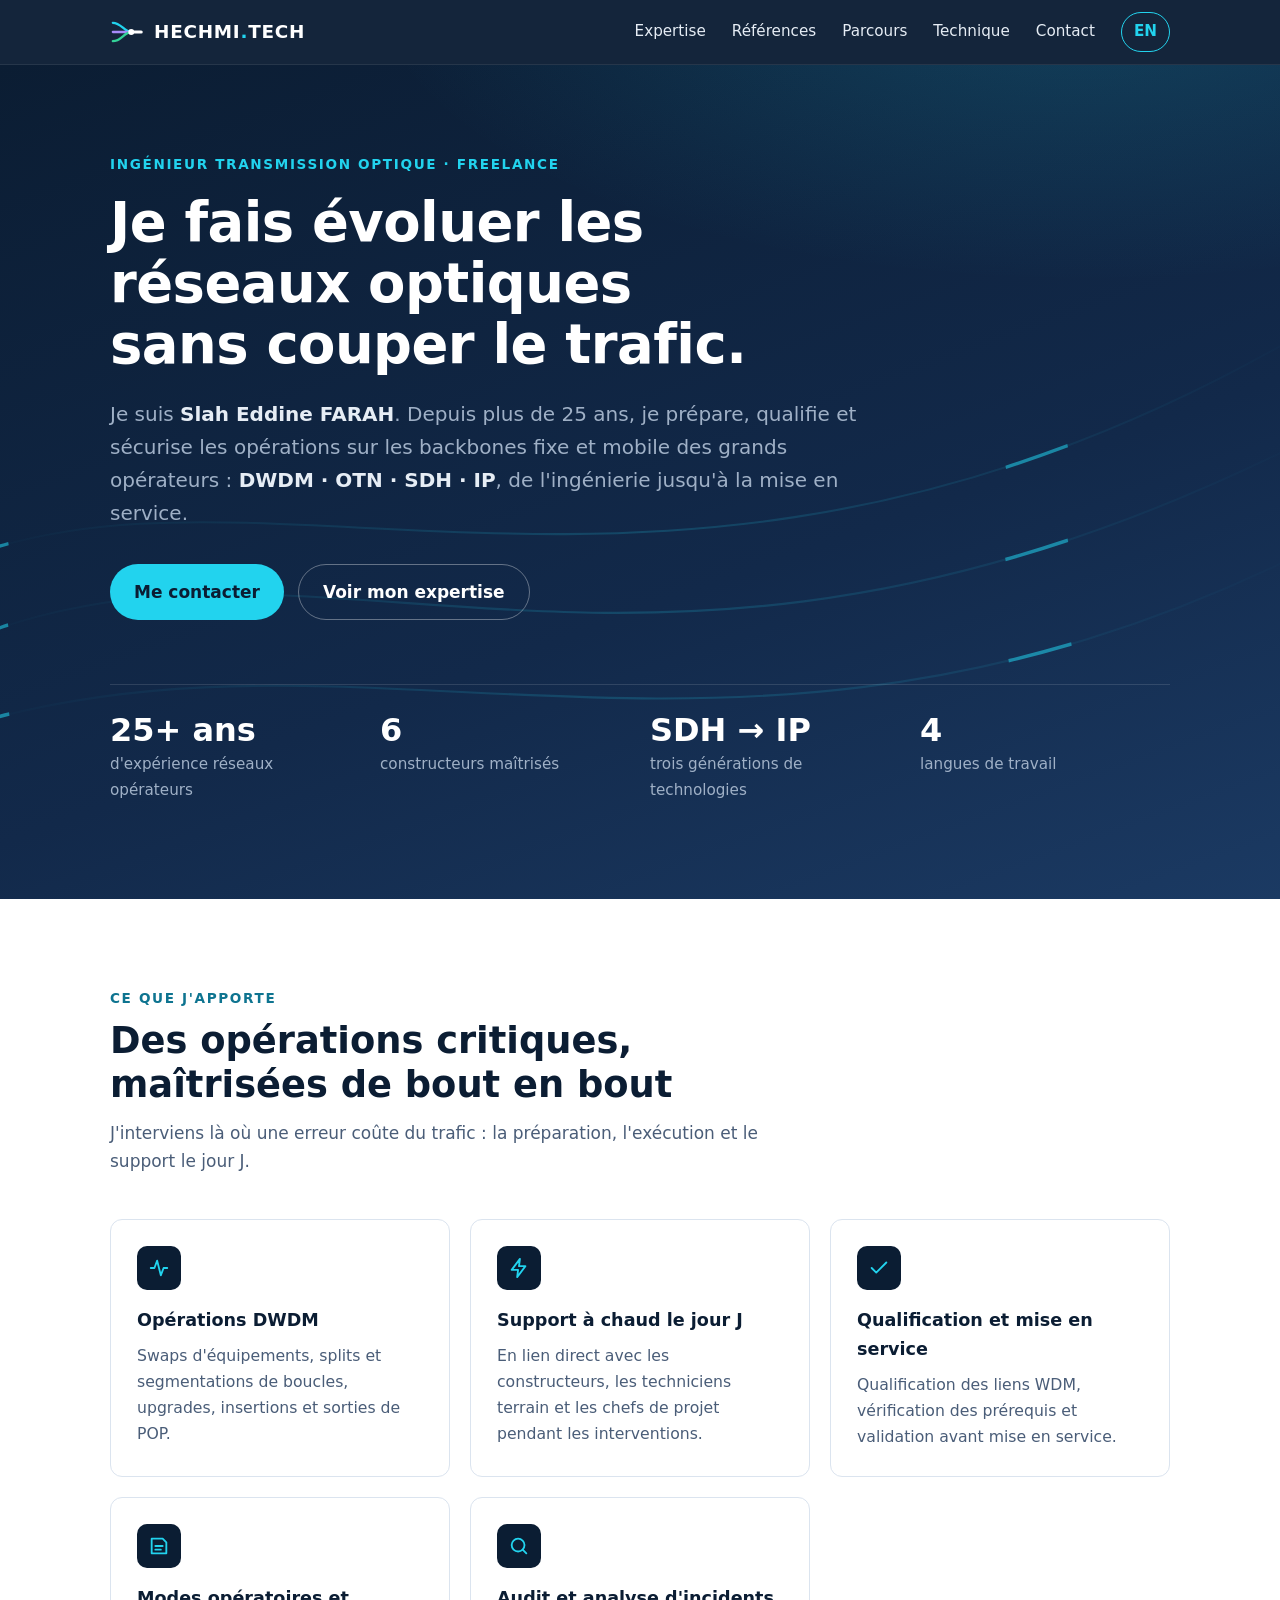
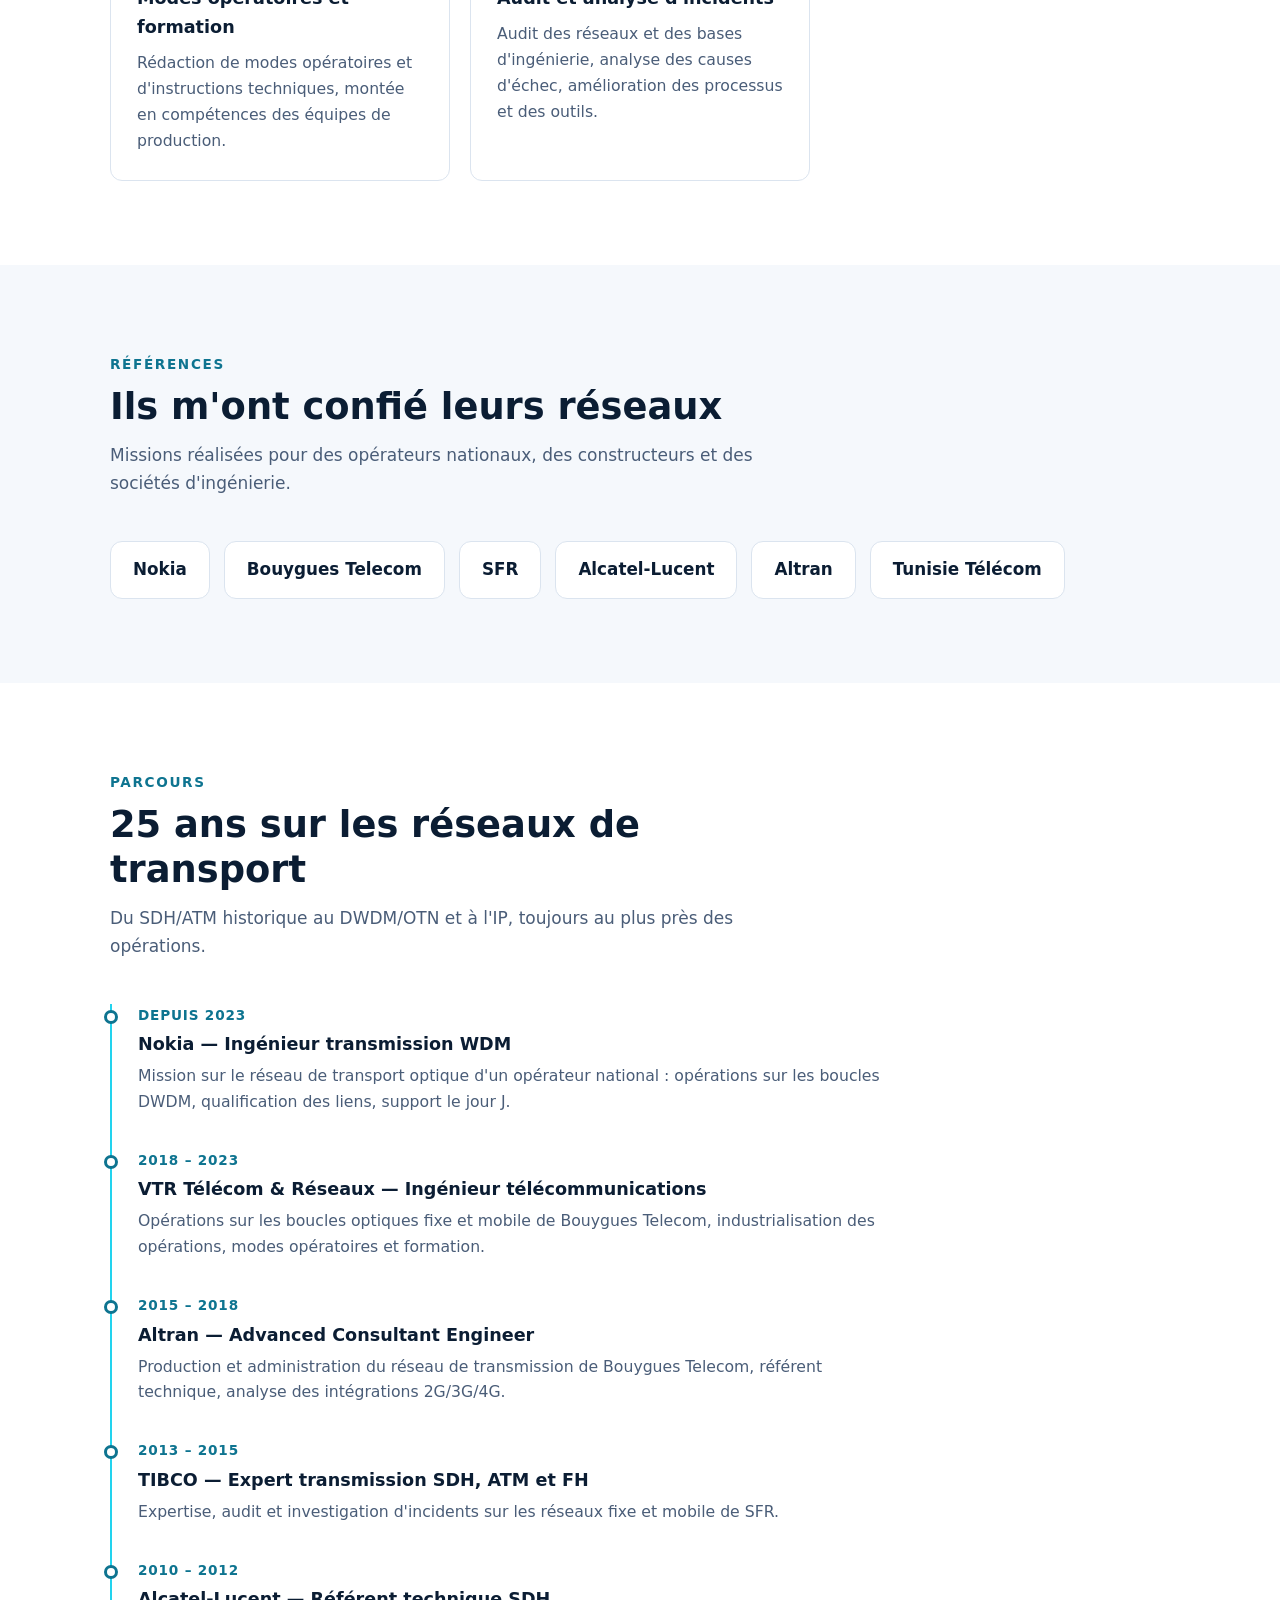
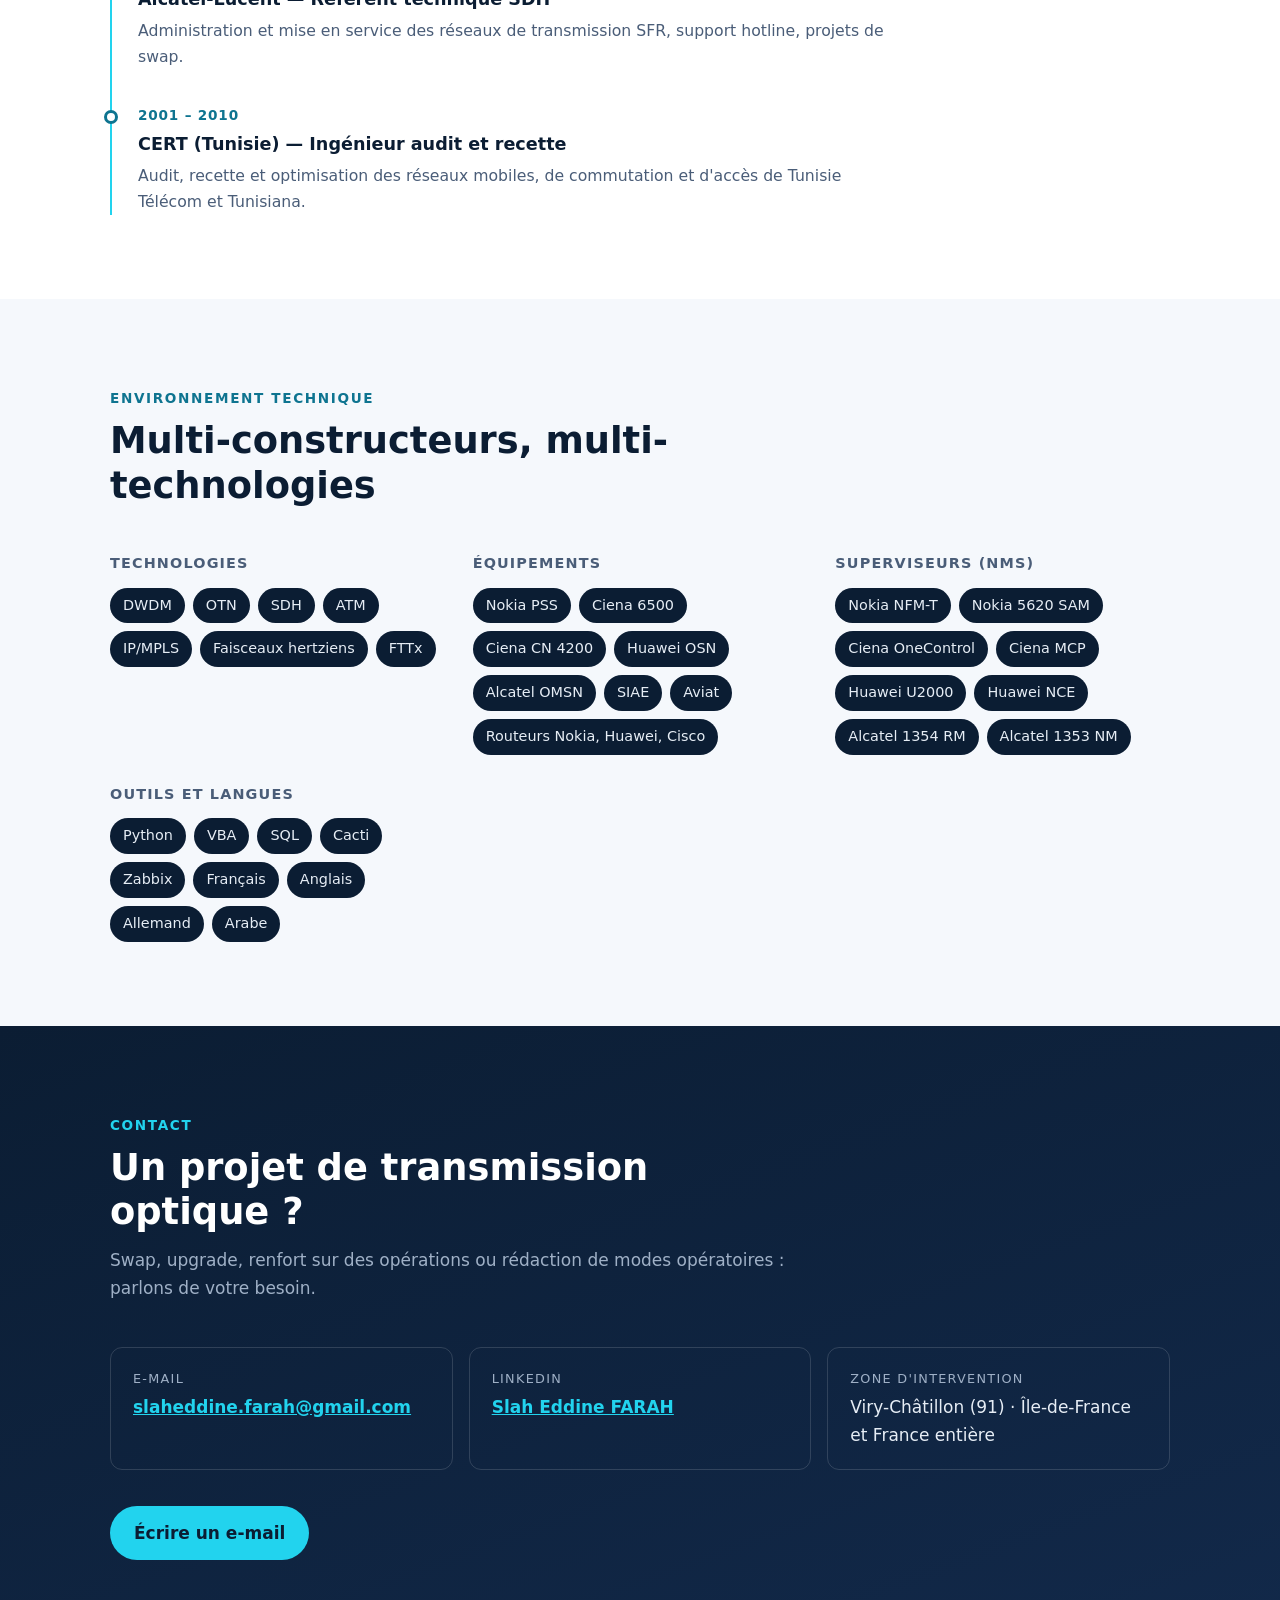
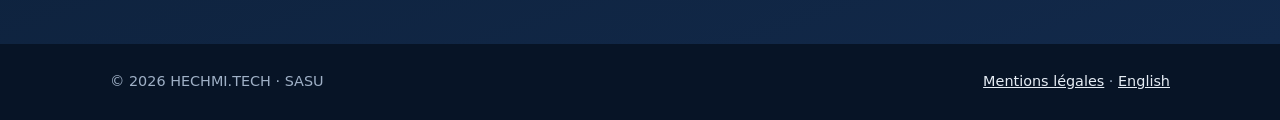
==== index.html @ 89afd17b "Site vitrine HECHMI.TECH (FR/EN) Page unique en français et en anglais, mentions légales, logo DWDM," ====
<!doctype html>
<html lang="fr">
<head>
  <meta charset="utf-8">
  <meta name="viewport" content="width=device-width, initial-scale=1">
  <title>HECHMI.TECH — Ingénieur transmission optique freelance (DWDM, OTN, SDH, IP)</title>
  <meta name="description" content="Slah Eddine FARAH, ingénieur transmission optique freelance : 25 ans d'expérience sur les réseaux DWDM, OTN, SDH et IP des opérateurs (Bouygues Telecom, SFR, Nokia). Swaps, splits, upgrades, mise en service.">
  <link rel="canonical" href="https://sef-farah.github.io/">
  <link rel="alternate" hreflang="fr" href="https://sef-farah.github.io/">
  <link rel="alternate" hreflang="en" href="https://sef-farah.github.io/en/">
  <link rel="alternate" hreflang="x-default" href="https://sef-farah.github.io/">
  <meta property="og:type" content="website">
  <meta property="og:title" content="HECHMI.TECH — Ingénieur transmission optique freelance">
  <meta property="og:description" content="Je fais évoluer les réseaux de transport optique des opérateurs sans couper le trafic. DWDM · OTN · SDH · IP.">
  <meta property="og:url" content="https://sef-farah.github.io/">
  <meta property="og:locale" content="fr_FR">
  <meta name="theme-color" content="#0b1d33">
  <link rel="icon" href="assets/favicon.svg" type="image/svg+xml">
  <link rel="stylesheet" href="assets/css/style.css">
  <script type="application/ld+json">
  {
    "@context": "https://schema.org",
    "@type": "ProfessionalService",
    "name": "HECHMI.TECH",
    "url": "https://sef-farah.github.io/",
    "description": "Ingénierie et support des réseaux de transport optique (DWDM, OTN, SDH, IP) pour opérateurs et constructeurs.",
    "areaServed": "FR",
    "address": { "@type": "PostalAddress", "addressLocality": "Viry-Châtillon", "postalCode": "91170", "addressCountry": "FR" },
    "founder": {
      "@type": "Person",
      "name": "Slah Eddine FARAH",
      "jobTitle": "Ingénieur transmission optique",
      "sameAs": ["https://www.linkedin.com/in/slah-eddine-farah-a7391318"]
    }
  }
  </script>
</head>
<body>
  <a class="skip-link" href="#main">Aller au contenu</a>

  <header class="site-header">
    <div class="container header-inner">
      <a class="logo" href="#accueil"><svg class="logo-mark" viewBox="0 0 48 48" aria-hidden="true" fill="none" stroke-linecap="round"><path d="M4 11 C 16 11, 20 24, 30 24" stroke="#22d3ee" stroke-width="3.2"/><path d="M4 24 H 30" stroke="#a78bfa" stroke-width="3.2"/><path d="M4 37 C 16 37, 20 24, 30 24" stroke="#34d399" stroke-width="3.2"/><path d="M30 24 H 44" stroke="currentColor" stroke-width="4.5"/><circle cx="30" cy="24" r="4.2" fill="currentColor" stroke="none"/></svg><span class="logo-text">HECHMI<span>.</span>TECH</span></a>
      <button class="nav-toggle" type="button" aria-expanded="false" aria-controls="nav" aria-label="Ouvrir le menu">
        <svg viewBox="0 0 24 24" fill="none" stroke="currentColor" stroke-width="2" stroke-linecap="round" aria-hidden="true"><path d="M4 7h16M4 12h16M4 17h16"/></svg>
      </button>
      <nav id="nav" class="nav" aria-label="Navigation principale">
        <ul>
          <li><a href="#expertise">Expertise</a></li>
          <li><a href="#references">Références</a></li>
          <li><a href="#parcours">Parcours</a></li>
          <li><a href="#technique">Technique</a></li>
          <li><a href="#contact">Contact</a></li>
          <li><a class="lang-switch" href="en/" hreflang="en" lang="en">EN</a></li>
        </ul>
      </nav>
    </div>
  </header>

  <main id="main">
    <section id="accueil" class="hero">
      <svg class="hero-fibers" viewBox="0 0 1200 600" preserveAspectRatio="none" aria-hidden="true">
        <defs>
          <linearGradient id="fiber" x1="0" x2="1" y1="0" y2="0">
            <stop offset="0" stop-color="#22d3ee" stop-opacity="0"/>
            <stop offset="0.5" stop-color="#22d3ee" stop-opacity="0.35"/>
            <stop offset="1" stop-color="#22d3ee" stop-opacity="0"/>
          </linearGradient>
        </defs>
        <path d="M-50 420 C 300 300, 600 520, 1250 260"/>
        <path d="M-50 480 C 350 380, 700 560, 1250 340"/>
        <path d="M-50 360 C 250 260, 650 460, 1250 180"/>
        <path class="pulse" d="M-50 420 C 300 300, 600 520, 1250 260"/>
        <path class="pulse" d="M-50 480 C 350 380, 700 560, 1250 340"/>
        <path class="pulse" d="M-50 360 C 250 260, 650 460, 1250 180"/>
      </svg>
      <div class="container">
        <span class="eyebrow">Ingénieur transmission optique · Freelance</span>
        <h1>Je fais évoluer les réseaux optiques sans couper le trafic.</h1>
        <p class="hero-lead">
          Je suis <strong>Slah Eddine FARAH</strong>. Depuis plus de 25 ans, je prépare, qualifie et sécurise les opérations
          sur les backbones fixe et mobile des grands opérateurs : <strong>DWDM · OTN · SDH · IP</strong>,
          de l'ingénierie jusqu'à la mise en service.
        </p>
        <div class="btn-row">
          <a class="btn btn-primary" href="#contact">Me contacter</a>
          <a class="btn btn-ghost" href="#expertise">Voir mon expertise</a>
        </div>
        <dl class="stats">
          <div><dt>25+ ans</dt><dd>d'expérience réseaux opérateurs</dd></div>
          <div><dt>6</dt><dd>constructeurs maîtrisés</dd></div>
          <div><dt>SDH → IP</dt><dd>trois générations de technologies</dd></div>
          <div><dt>4</dt><dd>langues de travail</dd></div>
        </dl>
      </div>
    </section>

    <section id="expertise" class="section">
      <div class="container">
        <div class="section-head">
          <span class="eyebrow">Ce que j'apporte</span>
          <h2>Des opérations critiques, maîtrisées de bout en bout</h2>
          <p>J'interviens là où une erreur coûte du trafic : la préparation, l'exécution et le support le jour J.</p>
        </div>
        <ul class="cards">
          <li class="card">
            <div class="card-icon"><svg viewBox="0 0 24 24" fill="none" stroke="currentColor" stroke-width="2" stroke-linecap="round" stroke-linejoin="round" aria-hidden="true"><path d="M3 12h4l3-8 4 16 3-8h4"/></svg></div>
            <h3>Opérations DWDM</h3>
            <p>Swaps d'équipements, splits et segmentations de boucles, upgrades, insertions et sorties de POP.</p>
          </li>
          <li class="card">
            <div class="card-icon"><svg viewBox="0 0 24 24" fill="none" stroke="currentColor" stroke-width="2" stroke-linecap="round" stroke-linejoin="round" aria-hidden="true"><path d="M13 2 4 14h7l-1 8 9-12h-7z"/></svg></div>
            <h3>Support à chaud le jour J</h3>
            <p>En lien direct avec les constructeurs, les techniciens terrain et les chefs de projet pendant les interventions.</p>
          </li>
          <li class="card">
            <div class="card-icon"><svg viewBox="0 0 24 24" fill="none" stroke="currentColor" stroke-width="2" stroke-linecap="round" stroke-linejoin="round" aria-hidden="true"><path d="M20 6 9 17l-5-5"/></svg></div>
            <h3>Qualification et mise en service</h3>
            <p>Qualification des liens WDM, vérification des prérequis et validation avant mise en service.</p>
          </li>
          <li class="card">
            <div class="card-icon"><svg viewBox="0 0 24 24" fill="none" stroke="currentColor" stroke-width="2" stroke-linecap="round" stroke-linejoin="round" aria-hidden="true"><path d="M4 4h12l4 4v12H4z"/><path d="M8 12h8M8 16h6"/></svg></div>
            <h3>Modes opératoires et formation</h3>
            <p>Rédaction de modes opératoires et d'instructions techniques, montée en compétences des équipes de production.</p>
          </li>
          <li class="card">
            <div class="card-icon"><svg viewBox="0 0 24 24" fill="none" stroke="currentColor" stroke-width="2" stroke-linecap="round" stroke-linejoin="round" aria-hidden="true"><circle cx="11" cy="11" r="7"/><path d="m20 20-4-4"/></svg></div>
            <h3>Audit et analyse d'incidents</h3>
            <p>Audit des réseaux et des bases d'ingénierie, analyse des causes d'échec, amélioration des processus et des outils.</p>
          </li>
        </ul>
      </div>
    </section>

    <section id="references" class="section section--alt">
      <div class="container">
        <div class="section-head">
          <span class="eyebrow">Références</span>
          <h2>Ils m'ont confié leurs réseaux</h2>
          <p>Missions réalisées pour des opérateurs nationaux, des constructeurs et des sociétés d'ingénierie.</p>
        </div>
        <ul class="refs">
          <li>Nokia</li>
          <li>Bouygues Telecom</li>
          <li>SFR</li>
          <li>Alcatel-Lucent</li>
          <li>Altran</li>
          <li>Tunisie Télécom</li>
        </ul>
      </div>
    </section>

    <section id="parcours" class="section">
      <div class="container">
        <div class="section-head">
          <span class="eyebrow">Parcours</span>
          <h2>25 ans sur les réseaux de transport</h2>
          <p>Du SDH/ATM historique au DWDM/OTN et à l'IP, toujours au plus près des opérations.</p>
        </div>
        <ol class="timeline">
          <li>
            <span class="period">Depuis 2023</span>
            <h3>Nokia — Ingénieur transmission WDM</h3>
            <p>Mission sur le réseau de transport optique d'un opérateur national : opérations sur les boucles DWDM, qualification des liens, support le jour J.</p>
          </li>
          <li>
            <span class="period">2018 – 2023</span>
            <h3>VTR Télécom &amp; Réseaux — Ingénieur télécommunications</h3>
            <p>Opérations sur les boucles optiques fixe et mobile de Bouygues Telecom, industrialisation des opérations, modes opératoires et formation.</p>
          </li>
          <li>
            <span class="period">2015 – 2018</span>
            <h3>Altran — Advanced Consultant Engineer</h3>
            <p>Production et administration du réseau de transmission de Bouygues Telecom, référent technique, analyse des intégrations 2G/3G/4G.</p>
          </li>
          <li>
            <span class="period">2013 – 2015</span>
            <h3>TIBCO — Expert transmission SDH, ATM et FH</h3>
            <p>Expertise, audit et investigation d'incidents sur les réseaux fixe et mobile de SFR.</p>
          </li>
          <li>
            <span class="period">2010 – 2012</span>
            <h3>Alcatel-Lucent — Référent technique SDH</h3>
            <p>Administration et mise en service des réseaux de transmission SFR, support hotline, projets de swap.</p>
          </li>
          <li>
            <span class="period">2001 – 2010</span>
            <h3>CERT (Tunisie) — Ingénieur audit et recette</h3>
            <p>Audit, recette et optimisation des réseaux mobiles, de commutation et d'accès de Tunisie Télécom et Tunisiana.</p>
          </li>
        </ol>
      </div>
    </section>

    <section id="technique" class="section section--alt">
      <div class="container">
        <div class="section-head">
          <span class="eyebrow">Environnement technique</span>
          <h2>Multi-constructeurs, multi-technologies</h2>
        </div>
        <div class="tech-grid">
          <div>
            <h3>Technologies</h3>
            <ul class="tags">
              <li>DWDM</li><li>OTN</li><li>SDH</li><li>ATM</li><li>IP/MPLS</li><li>Faisceaux hertziens</li><li>FTTx</li>
            </ul>
          </div>
          <div>
            <h3>Équipements</h3>
            <ul class="tags">
              <li>Nokia PSS</li><li>Ciena 6500</li><li>Ciena CN 4200</li><li>Huawei OSN</li><li>Alcatel OMSN</li><li>SIAE</li><li>Aviat</li><li>Routeurs Nokia, Huawei, Cisco</li>
            </ul>
          </div>
          <div>
            <h3>Superviseurs (NMS)</h3>
            <ul class="tags">
              <li>Nokia NFM-T</li><li>Nokia 5620 SAM</li><li>Ciena OneControl</li><li>Ciena MCP</li><li>Huawei U2000</li><li>Huawei NCE</li><li>Alcatel 1354 RM</li><li>Alcatel 1353 NM</li>
            </ul>
          </div>
          <div>
            <h3>Outils et langues</h3>
            <ul class="tags">
              <li>Python</li><li>VBA</li><li>SQL</li><li>Cacti</li><li>Zabbix</li><li>Français</li><li>Anglais</li><li>Allemand</li><li>Arabe</li>
            </ul>
          </div>
        </div>
      </div>
    </section>

    <section id="contact" class="section contact">
      <div class="container">
        <div class="section-head">
          <span class="eyebrow">Contact</span>
          <h2>Un projet de transmission optique ?</h2>
          <p>Swap, upgrade, renfort sur des opérations ou rédaction de modes opératoires : parlons de votre besoin.</p>
        </div>
        <ul class="contact-list">
          <li><span class="label">E-mail</span><a href="mailto:slaheddine.farah@gmail.com">slaheddine.farah@gmail.com</a></li>
          <li><span class="label">LinkedIn</span><a href="https://www.linkedin.com/in/slah-eddine-farah-a7391318" rel="noopener" target="_blank">Slah Eddine FARAH</a></li>
          <li><span class="label">Zone d'intervention</span>Viry-Châtillon (91) · Île-de-France et France entière</li>
        </ul>
        <a class="btn btn-primary" href="mailto:slaheddine.farah@gmail.com?subject=Mission%20transmission%20optique">Écrire un e-mail</a>
      </div>
    </section>
  </main>

  <footer class="site-footer">
    <div class="container footer-inner">
      <p>© 2026 HECHMI.TECH · SASU</p>
      <p><a href="mentions-legales.html">Mentions légales</a> · <a href="en/" hreflang="en" lang="en">English</a></p>
    </div>
  </footer>

  <script src="assets/js/main.js"></script>
</body>
</html>
---- assets/css/style.css ----
/* HECHMI.TECH — styles communs FR/EN */

:root {
  --navy: #0b1d33;
  --navy-2: #12294a;
  --navy-3: #1b3a63;
  --cyan: #22d3ee;
  --cyan-dark: #0e7490;
  --text: #e6edf5;
  --muted: #9fb0c6;
  --ink: #13233a;
  --ink-muted: #4a5d78;
  --light-bg: #f5f8fc;
  --white: #ffffff;
  --border: #dbe4ef;
  --radius: 12px;
  --max: 1100px;
  --font: system-ui, -apple-system, "Segoe UI", Roboto, "Helvetica Neue", Arial, sans-serif;
}

*,
*::before,
*::after { box-sizing: border-box; }

html { scroll-behavior: smooth; scroll-padding-top: 72px; }

body {
  margin: 0;
  font-family: var(--font);
  font-size: 1.0625rem;
  line-height: 1.65;
  color: var(--ink);
  background: var(--white);
  -webkit-font-smoothing: antialiased;
}

img, svg { max-width: 100%; display: block; }

a { color: var(--cyan-dark); }
a:hover { color: var(--navy-3); }

:focus-visible {
  outline: 3px solid var(--cyan);
  outline-offset: 3px;
  border-radius: 4px;
}

.container {
  width: 100%;
  max-width: var(--max);
  margin: 0 auto;
  padding: 0 20px;
}

.skip-link {
  position: absolute;
  left: -9999px;
  top: 8px;
  background: var(--cyan);
  color: var(--navy);
  padding: 8px 14px;
  border-radius: 6px;
  z-index: 100;
}
.skip-link:focus { left: 8px; }

/* ---------- En-tête ---------- */

.site-header {
  position: sticky;
  top: 0;
  z-index: 50;
  background: rgba(11, 29, 51, 0.96);
  backdrop-filter: blur(6px);
  border-bottom: 1px solid rgba(255, 255, 255, 0.08);
}

.header-inner {
  display: flex;
  align-items: center;
  justify-content: space-between;
  min-height: 64px;
  gap: 16px;
}

.logo {
  display: inline-flex;
  align-items: center;
  gap: 10px;
  font-weight: 800;
  font-size: 1.15rem;
  letter-spacing: 0.04em;
  color: var(--white);
  text-decoration: none;
}
.logo-text span { color: var(--cyan); }
.logo-mark { width: 34px; height: 34px; flex-shrink: 0; }
.logo:hover { color: var(--white); }

.nav-toggle {
  display: inline-flex;
  align-items: center;
  justify-content: center;
  width: 44px;
  height: 44px;
  background: transparent;
  border: 1px solid rgba(255, 255, 255, 0.2);
  border-radius: 8px;
  color: var(--white);
  cursor: pointer;
}
.nav-toggle svg { width: 22px; height: 22px; }

.nav {
  display: none;
  position: absolute;
  top: 64px;
  left: 0;
  right: 0;
  background: var(--navy);
  border-bottom: 1px solid rgba(255, 255, 255, 0.08);
  padding: 8px 20px 20px;
}
.nav--open { display: block; }

.nav ul {
  list-style: none;
  margin: 0;
  padding: 0;
}
.nav a {
  display: block;
  padding: 12px 0;
  color: var(--text);
  text-decoration: none;
  font-weight: 500;
}
.nav a:hover { color: var(--cyan); }

.lang-switch {
  display: inline-block;
  margin-top: 8px;
  padding: 6px 12px !important;
  border: 1px solid var(--cyan);
  border-radius: 999px;
  color: var(--cyan) !important;
  font-size: 0.9rem;
  font-weight: 700 !important;
}

@media (min-width: 860px) {
  .nav-toggle { display: none; }
  .nav {
    display: block;
    position: static;
    background: none;
    border: 0;
    padding: 0;
  }
  .nav ul { display: flex; align-items: center; gap: 26px; }
  .nav a { padding: 6px 0; font-size: 0.95rem; }
  .lang-switch { margin-top: 0; }
}

/* ---------- Hero ---------- */

.hero {
  position: relative;
  overflow: hidden;
  background:
    radial-gradient(1200px 500px at 85% -10%, rgba(34, 211, 238, 0.18), transparent 60%),
    linear-gradient(160deg, var(--navy) 0%, var(--navy-2) 60%, var(--navy-3) 100%);
  color: var(--text);
  padding: 84px 0 96px;
}

.hero-fibers {
  position: absolute;
  inset: 0;
  width: 100%;
  height: 100%;
  opacity: 0.55;
  pointer-events: none;
}
.hero-fibers path {
  fill: none;
  stroke: url(#fiber);
  stroke-width: 1.5;
}
.hero-fibers .pulse {
  stroke: var(--cyan);
  stroke-width: 2.5;
  stroke-dasharray: 60 940;
  animation: pulse 6s linear infinite;
}
.hero-fibers .pulse:nth-of-type(2) { animation-delay: -2s; }
.hero-fibers .pulse:nth-of-type(3) { animation-delay: -4s; }

@keyframes pulse {
  from { stroke-dashoffset: 1000; }
  to { stroke-dashoffset: 0; }
}

.hero .container { position: relative; }

.eyebrow {
  display: inline-block;
  font-size: 0.85rem;
  font-weight: 700;
  letter-spacing: 0.12em;
  text-transform: uppercase;
  color: var(--cyan);
  margin-bottom: 18px;
}

.hero h1 {
  font-size: clamp(2rem, 5.2vw, 3.4rem);
  line-height: 1.12;
  margin: 0 0 22px;
  color: var(--white);
  max-width: 17ch;
  letter-spacing: -0.01em;
}

.hero-lead {
  font-size: clamp(1.05rem, 2.2vw, 1.25rem);
  color: var(--muted);
  max-width: 60ch;
  margin: 0 0 34px;
}
.hero-lead strong { color: var(--text); font-weight: 600; }

.btn-row { display: flex; flex-wrap: wrap; gap: 14px; }

.btn {
  display: inline-flex;
  align-items: center;
  gap: 8px;
  padding: 13px 24px;
  border-radius: 999px;
  font-weight: 700;
  text-decoration: none;
  transition: transform 0.15s ease, background 0.15s ease;
}
.btn:hover { transform: translateY(-1px); }

.btn-primary { background: var(--cyan); color: var(--navy); }
.btn-primary:hover { background: #67e8f9; color: var(--navy); }

.btn-ghost {
  border: 1px solid rgba(255, 255, 255, 0.35);
  color: var(--white);
}
.btn-ghost:hover { border-color: var(--cyan); color: var(--cyan); }

.stats {
  display: grid;
  grid-template-columns: repeat(auto-fit, minmax(150px, 1fr));
  gap: 20px;
  margin: 64px 0 0;
  padding: 28px 0 0;
  border-top: 1px solid rgba(255, 255, 255, 0.12);
}
.stats div { margin: 0; }
.stats dt {
  font-size: 2rem;
  font-weight: 800;
  color: var(--white);
  line-height: 1.1;
}
.stats dd { margin: 4px 0 0; color: var(--muted); font-size: 0.95rem; }

/* ---------- Sections ---------- */

.section { padding: 84px 0; }
.section--alt { background: var(--light-bg); }

.section-head { max-width: 680px; margin-bottom: 44px; }
.section-head .eyebrow { color: var(--cyan-dark); margin-bottom: 10px; }
.section-head h2 {
  font-size: clamp(1.6rem, 3.6vw, 2.3rem);
  line-height: 1.2;
  margin: 0 0 12px;
  color: var(--navy);
}
.section-head p { color: var(--ink-muted); margin: 0; }

/* Cartes expertise */

.cards {
  display: grid;
  grid-template-columns: repeat(auto-fit, minmax(260px, 1fr));
  gap: 20px;
  list-style: none;
  margin: 0;
  padding: 0;
}

.card {
  background: var(--white);
  border: 1px solid var(--border);
  border-radius: var(--radius);
  padding: 26px;
  transition: border-color 0.2s ease, box-shadow 0.2s ease;
}
.card:hover {
  border-color: var(--cyan);
  box-shadow: 0 10px 30px rgba(11, 29, 51, 0.08);
}

.card-icon {
  width: 44px;
  height: 44px;
  border-radius: 10px;
  background: var(--navy);
  color: var(--cyan);
  display: grid;
  place-items: center;
  margin-bottom: 16px;
}
.card-icon svg { width: 22px; height: 22px; }

.card h3 { margin: 0 0 8px; font-size: 1.1rem; color: var(--navy); }
.card p { margin: 0; color: var(--ink-muted); font-size: 0.98rem; }

/* Références */

.refs {
  display: flex;
  flex-wrap: wrap;
  gap: 12px 14px;
  list-style: none;
  margin: 0;
  padding: 0;
}
.refs li {
  padding: 14px 22px;
  border: 1px solid var(--border);
  border-radius: var(--radius);
  background: var(--white);
  font-weight: 700;
  color: var(--navy);
  font-size: 1.05rem;
}
.refs-note { margin-top: 18px; color: var(--ink-muted); font-size: 0.95rem; }

/* Parcours (frise) */

.timeline {
  list-style: none;
  margin: 0;
  padding: 0 0 0 26px;
  border-left: 2px solid var(--cyan);
  max-width: 780px;
}
.timeline li { position: relative; padding: 0 0 34px; }
.timeline li:last-child { padding-bottom: 0; }
.timeline li::before {
  content: "";
  position: absolute;
  left: -34px;
  top: 6px;
  width: 14px;
  height: 14px;
  border-radius: 50%;
  background: var(--white);
  border: 3px solid var(--cyan-dark);
}
.timeline .period {
  display: block;
  font-size: 0.85rem;
  font-weight: 700;
  letter-spacing: 0.06em;
  text-transform: uppercase;
  color: var(--cyan-dark);
}
.timeline h3 { margin: 4px 0 4px; font-size: 1.1rem; color: var(--navy); }
.timeline p { margin: 0; color: var(--ink-muted); font-size: 0.98rem; }

/* Environnement technique */

.tech-grid {
  display: grid;
  grid-template-columns: repeat(auto-fit, minmax(300px, 1fr));
  gap: 28px;
}
.tech-grid h3 {
  margin: 0 0 12px;
  font-size: 0.9rem;
  letter-spacing: 0.08em;
  text-transform: uppercase;
  color: var(--ink-muted);
}
.tags {
  display: flex;
  flex-wrap: wrap;
  gap: 8px;
  list-style: none;
  margin: 0;
  padding: 0;
}
.tags li {
  padding: 6px 13px;
  border-radius: 999px;
  background: var(--navy);
  color: var(--text);
  font-size: 0.9rem;
  font-weight: 500;
}

/* Contact */

.contact {
  background: linear-gradient(160deg, var(--navy) 0%, var(--navy-2) 100%);
  color: var(--text);
}
.contact .section-head h2 { color: var(--white); }
.contact .section-head p { color: var(--muted); }
.contact .section-head .eyebrow { color: var(--cyan); }

.contact-list {
  display: grid;
  grid-template-columns: repeat(auto-fit, minmax(240px, 1fr));
  gap: 16px;
  list-style: none;
  margin: 0 0 36px;
  padding: 0;
}
.contact-list li {
  border: 1px solid rgba(255, 255, 255, 0.14);
  border-radius: var(--radius);
  padding: 20px 22px;
}
.contact-list .label {
  display: block;
  font-size: 0.8rem;
  letter-spacing: 0.1em;
  text-transform: uppercase;
  color: var(--muted);
  margin-bottom: 4px;
}
.contact-list a { color: var(--cyan); font-weight: 600; word-break: break-word; }
.contact-list a:hover { color: #67e8f9; }

/* ---------- Pied de page ---------- */

.site-footer {
  background: #071426;
  color: var(--muted);
  padding: 26px 0;
  font-size: 0.9rem;
}
.footer-inner {
  display: flex;
  flex-wrap: wrap;
  justify-content: space-between;
  gap: 10px 24px;
}
.site-footer a { color: var(--text); }
.site-footer a:hover { color: var(--cyan); }
.site-footer p { margin: 0; }

/* ---------- Page légale ---------- */

.legal { padding: 64px 0 84px; }
.legal h1 { color: var(--navy); font-size: clamp(1.8rem, 4vw, 2.4rem); margin: 0 0 32px; }
.legal h2 { color: var(--navy); font-size: 1.25rem; margin: 36px 0 10px; }
.legal p, .legal dd { color: var(--ink-muted); }
.legal dl { margin: 0; display: grid; grid-template-columns: 1fr; gap: 2px 24px; }
.legal dt { font-weight: 700; color: var(--ink); margin-top: 10px; }
.legal dd { margin: 0; }
@media (min-width: 640px) {
  .legal dl { grid-template-columns: 240px 1fr; }
  .legal dt { margin-top: 0; }
  .legal dt, .legal dd { padding: 8px 0; border-bottom: 1px solid var(--border); }
}
.legal .back { display: inline-block; margin-top: 40px; font-weight: 600; }

/* ---------- Accessibilité mouvement ---------- */

@media (prefers-reduced-motion: reduce) {
  html { scroll-behavior: auto; }
  .hero-fibers .pulse { animation: none; display: none; }
  .btn, .card { transition: none; }
}
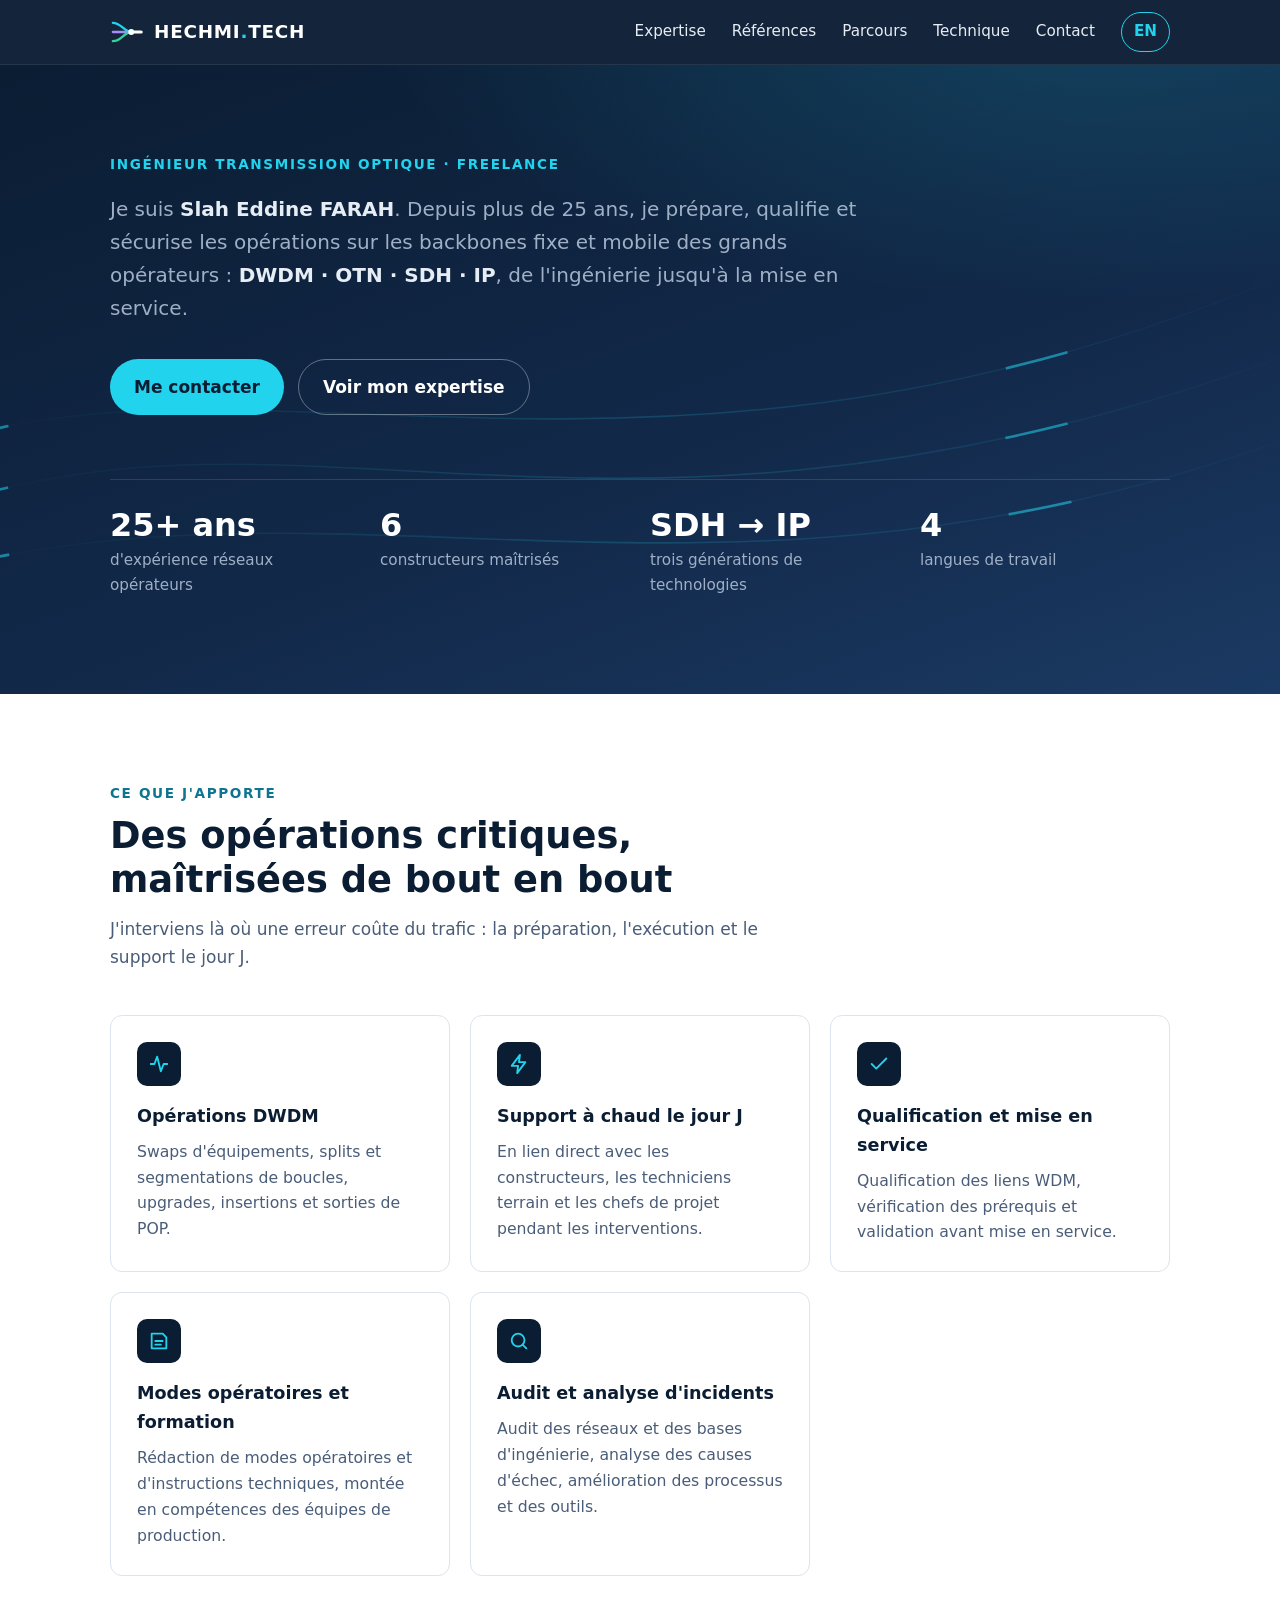
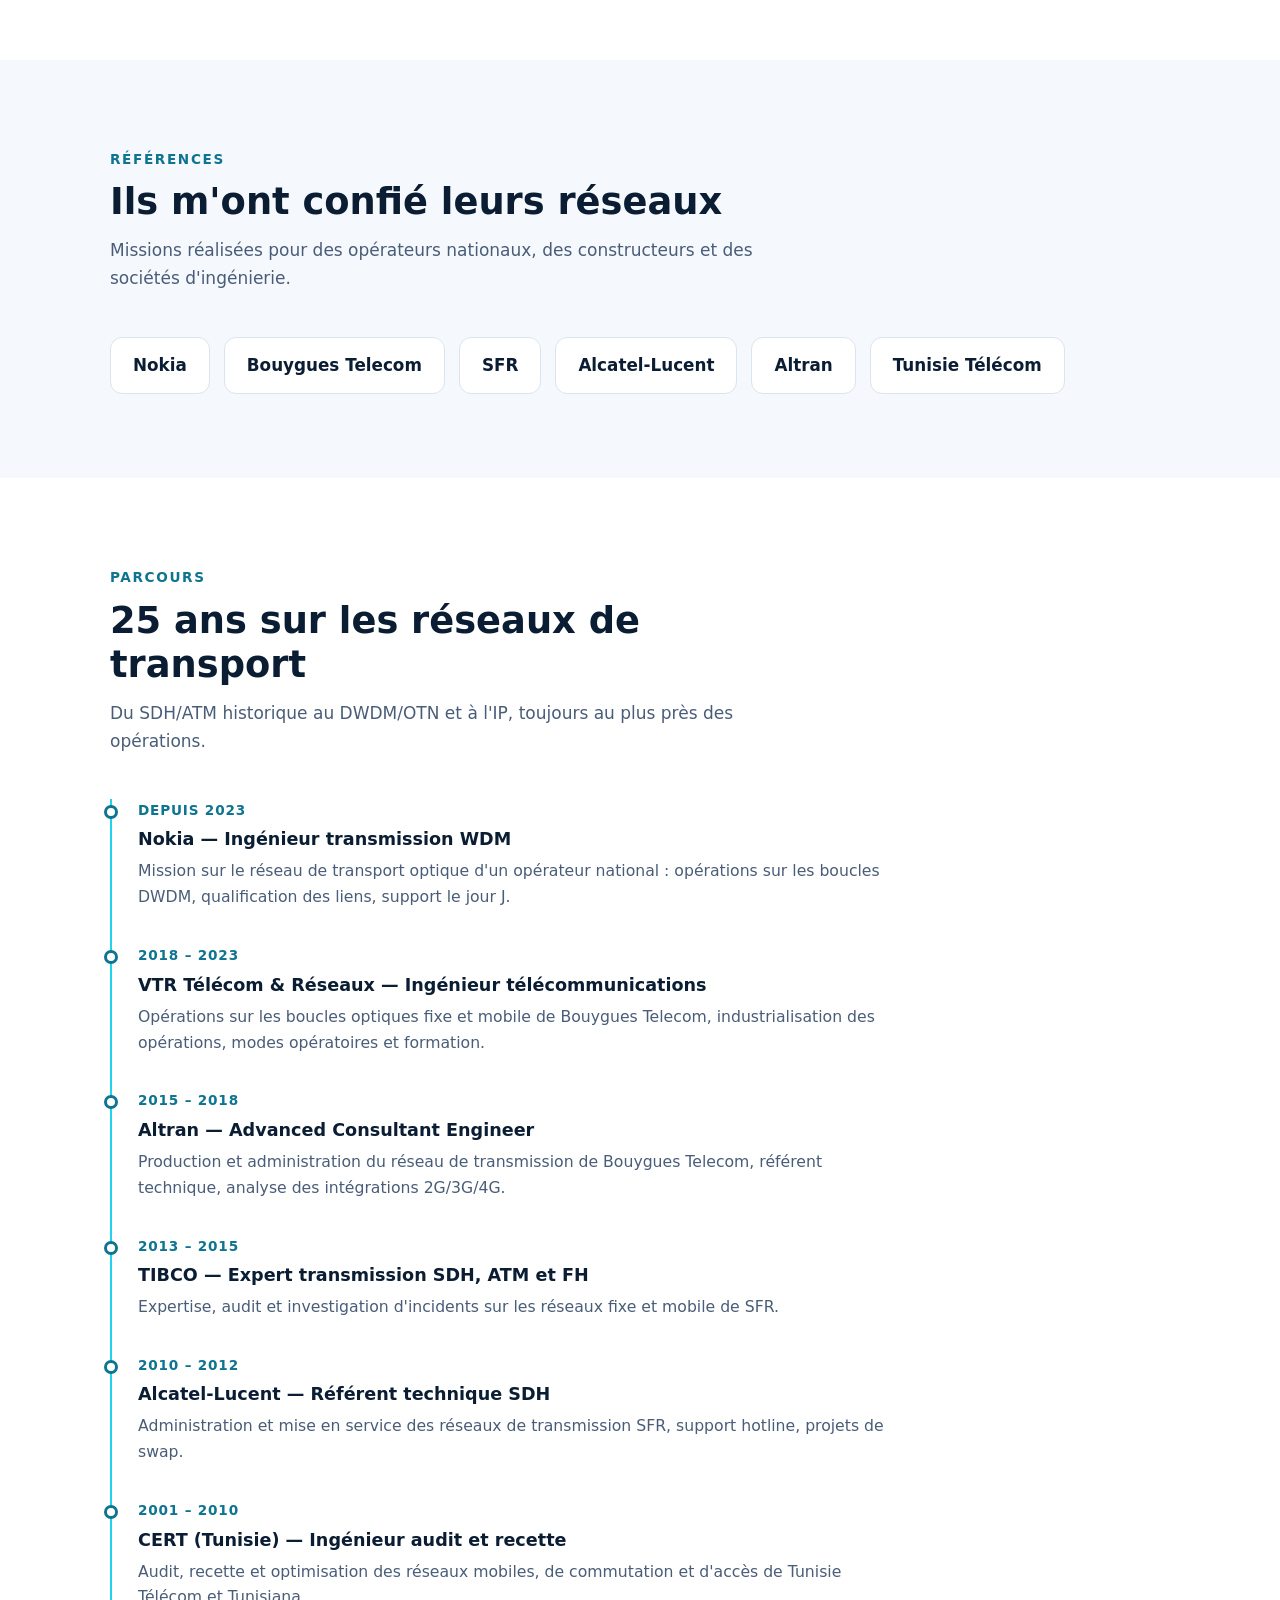
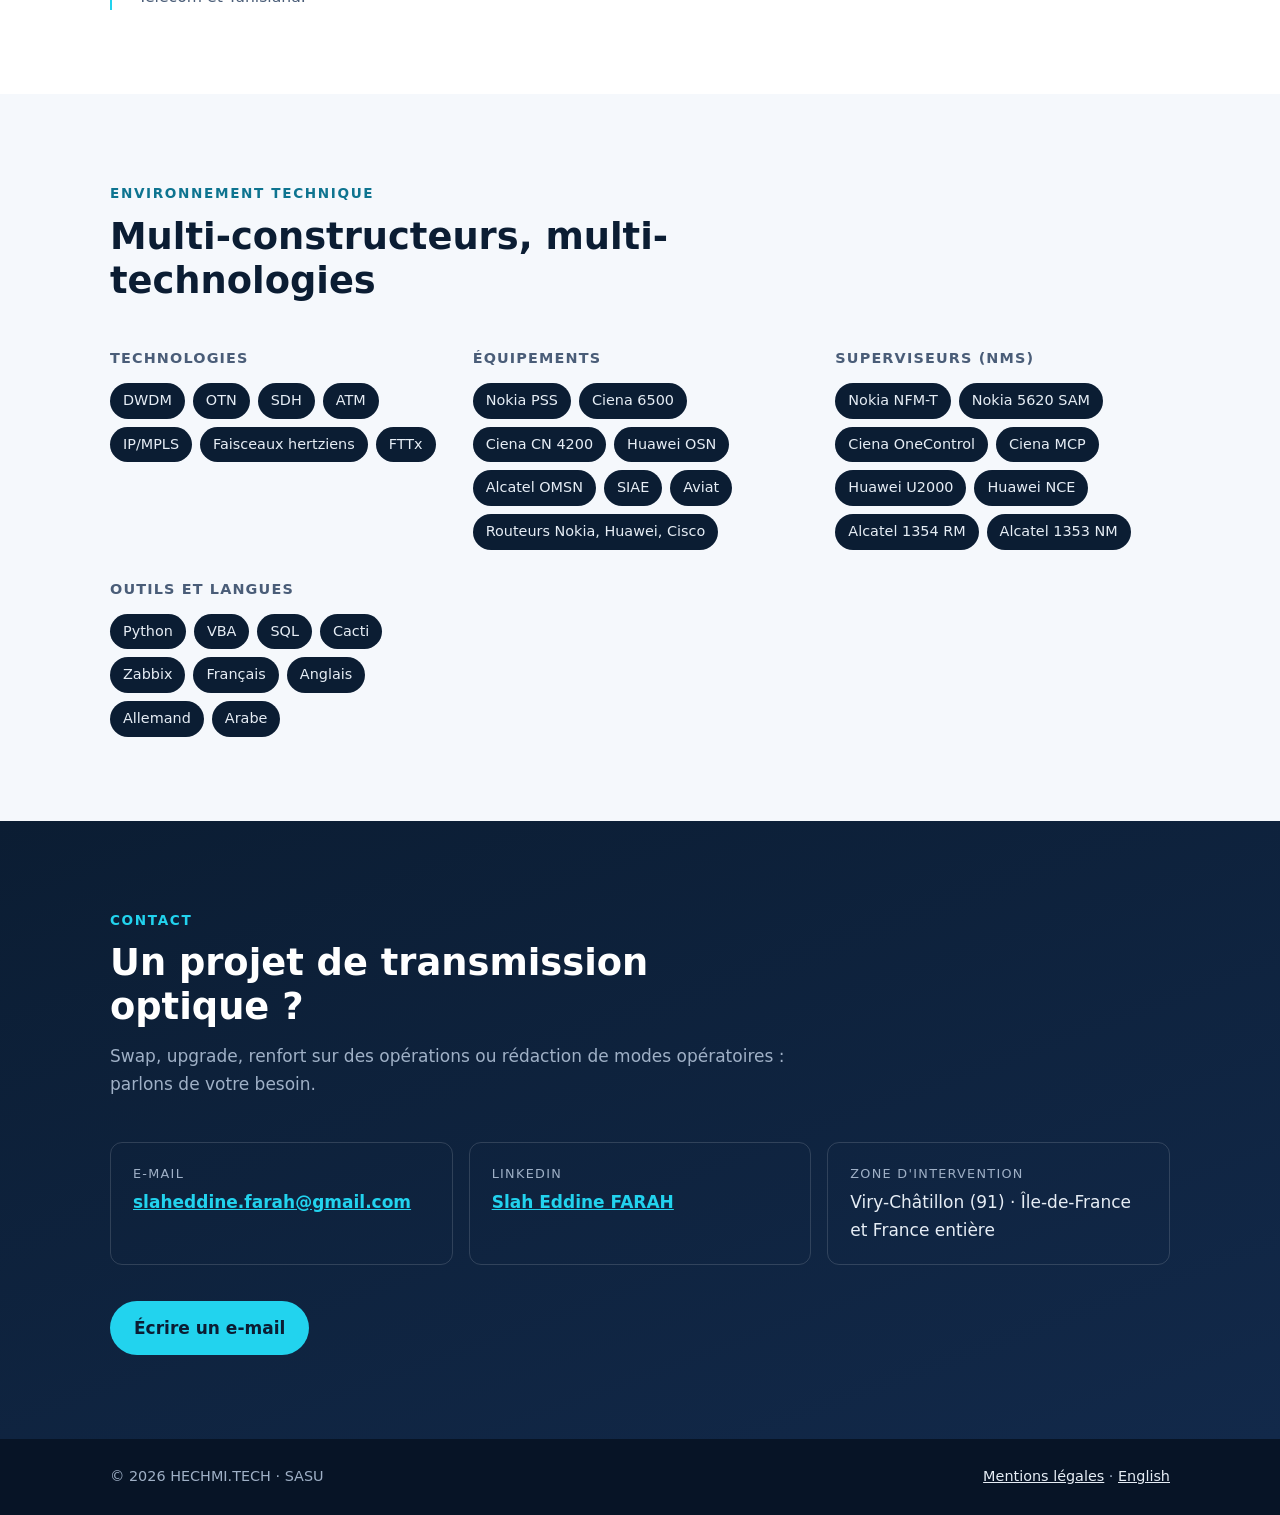
==== commit 94fcf88f: "Retire le slogan du haut de page (FR/EN) Co-Authored-By: Claude Opus 5.5 <noreply@anthropic.com>" ====
--- a/index.html
+++ b/index.html
@@ -11,7 +11,7 @@
   <link rel="alternate" hreflang="x-default" href="https://sef-farah.github.io/">
   <meta property="og:type" content="website">
   <meta property="og:title" content="HECHMI.TECH — Ingénieur transmission optique freelance">
-  <meta property="og:description" content="Je fais évoluer les réseaux de transport optique des opérateurs sans couper le trafic. DWDM · OTN · SDH · IP.">
+  <meta property="og:description" content="Slah Eddine FARAH, ingénieur transmission optique freelance : 25 ans sur les réseaux des opérateurs. DWDM · OTN · SDH · IP.">
   <meta property="og:url" content="https://sef-farah.github.io/">
   <meta property="og:locale" content="fr_FR">
   <meta name="theme-color" content="#0b1d33">
@@ -76,7 +76,6 @@
       </svg>
       <div class="container">
         <span class="eyebrow">Ingénieur transmission optique · Freelance</span>
-        <h1>Je fais évoluer les réseaux optiques sans couper le trafic.</h1>
         <p class="hero-lead">
           Je suis <strong>Slah Eddine FARAH</strong>. Depuis plus de 25 ans, je prépare, qualifie et sécurise les opérations
           sur les backbones fixe et mobile des grands opérateurs : <strong>DWDM · OTN · SDH · IP</strong>,
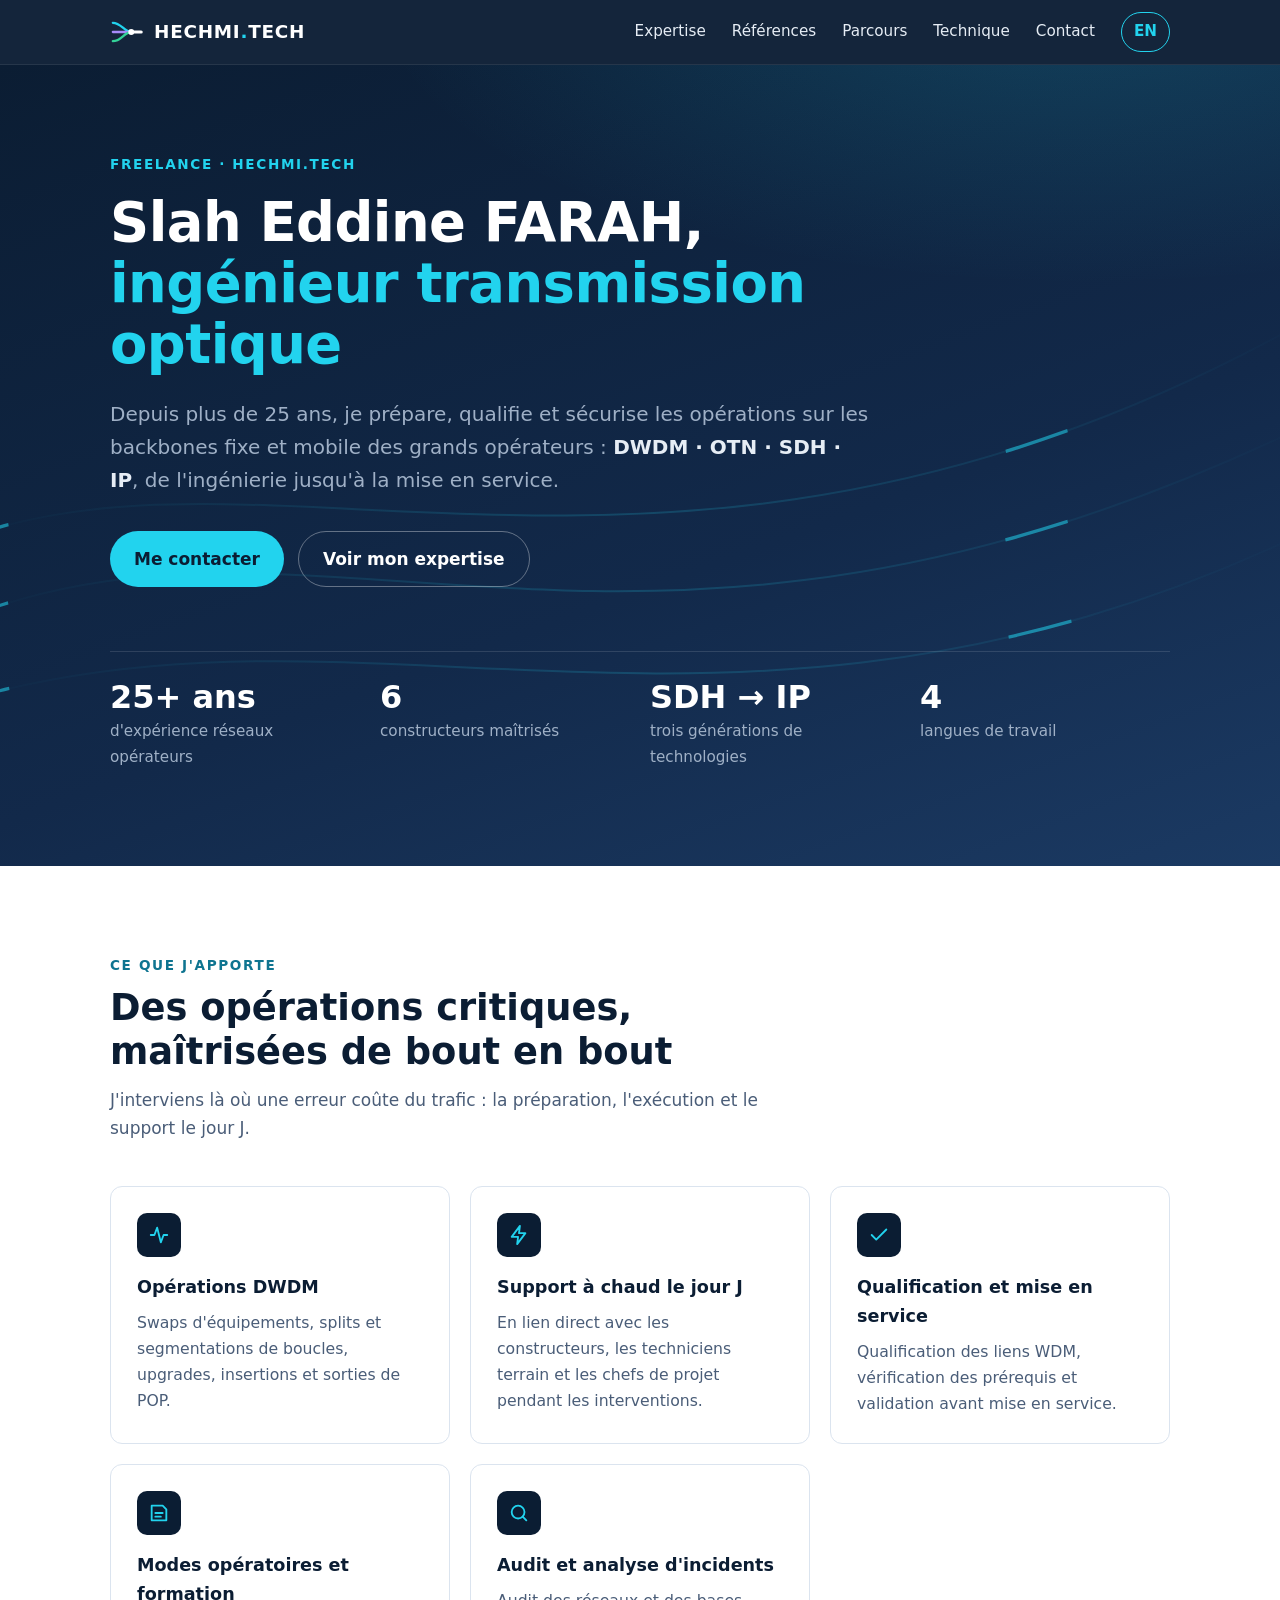
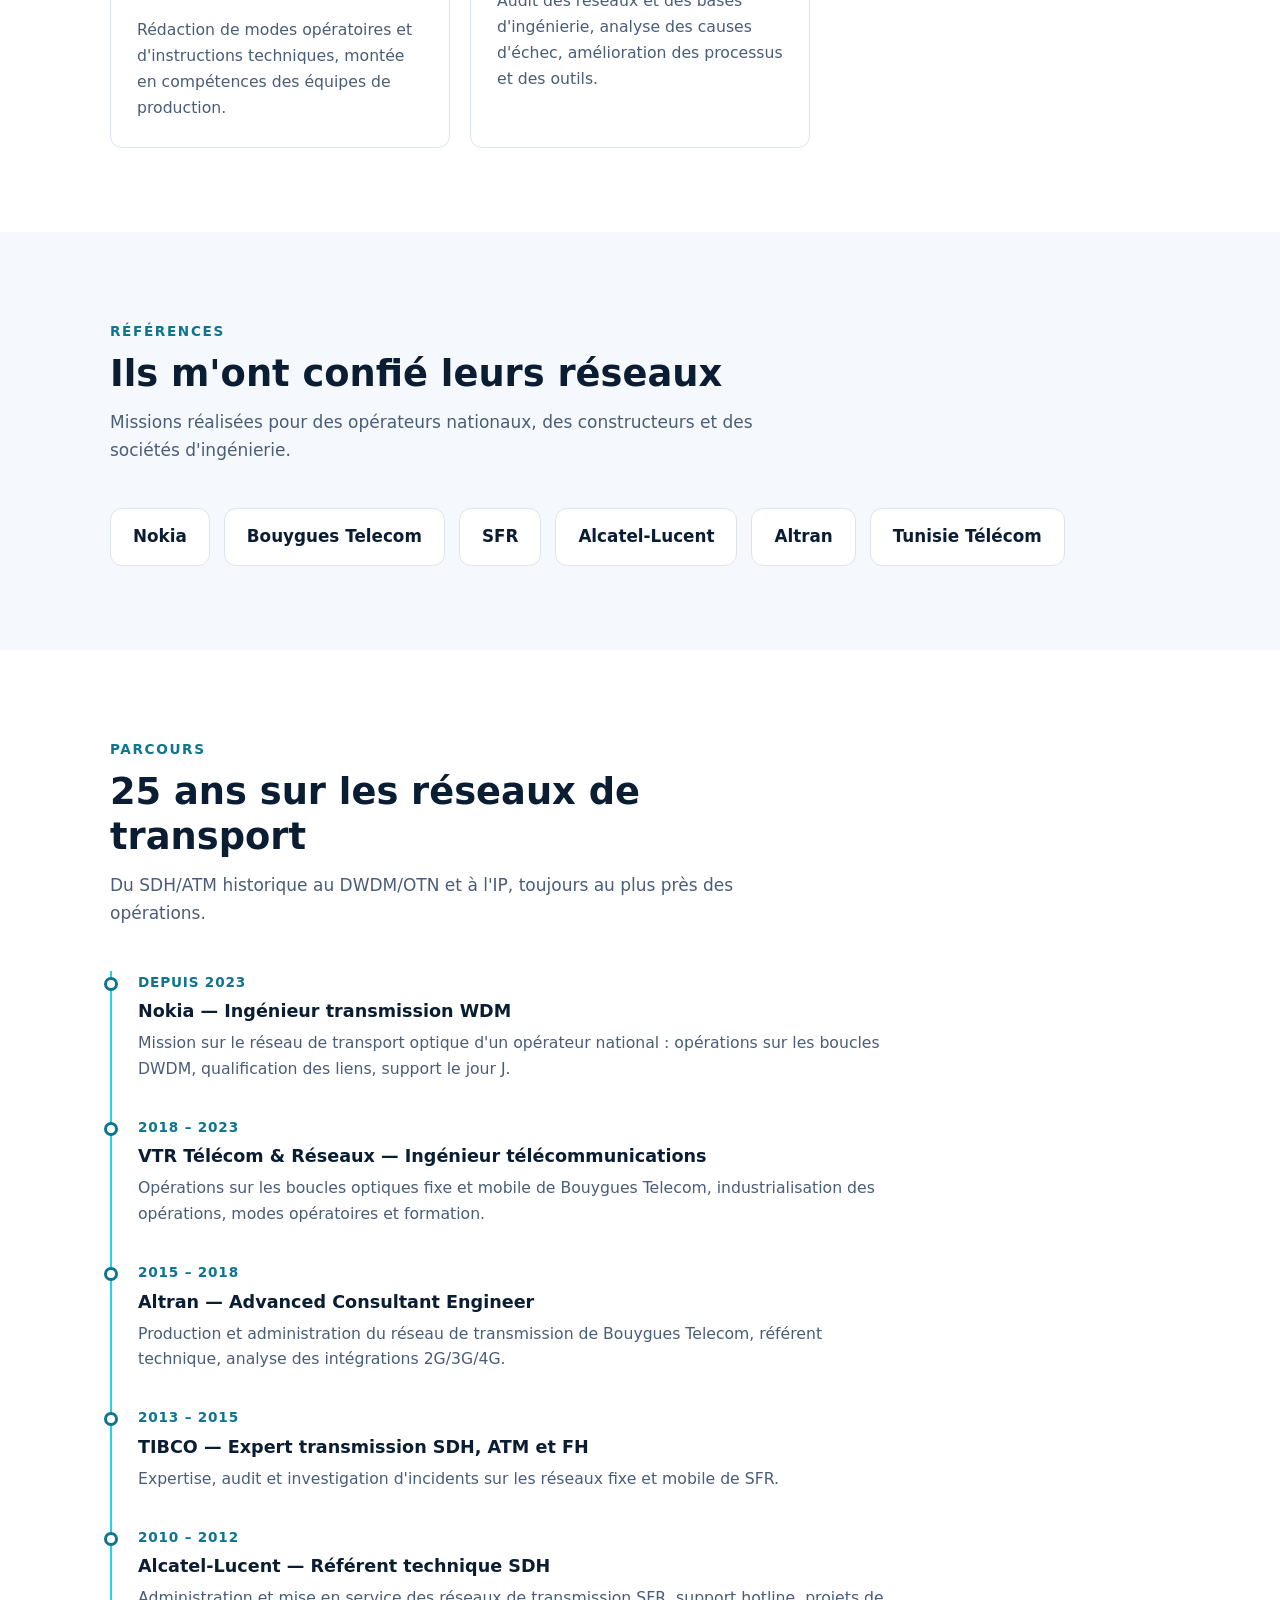
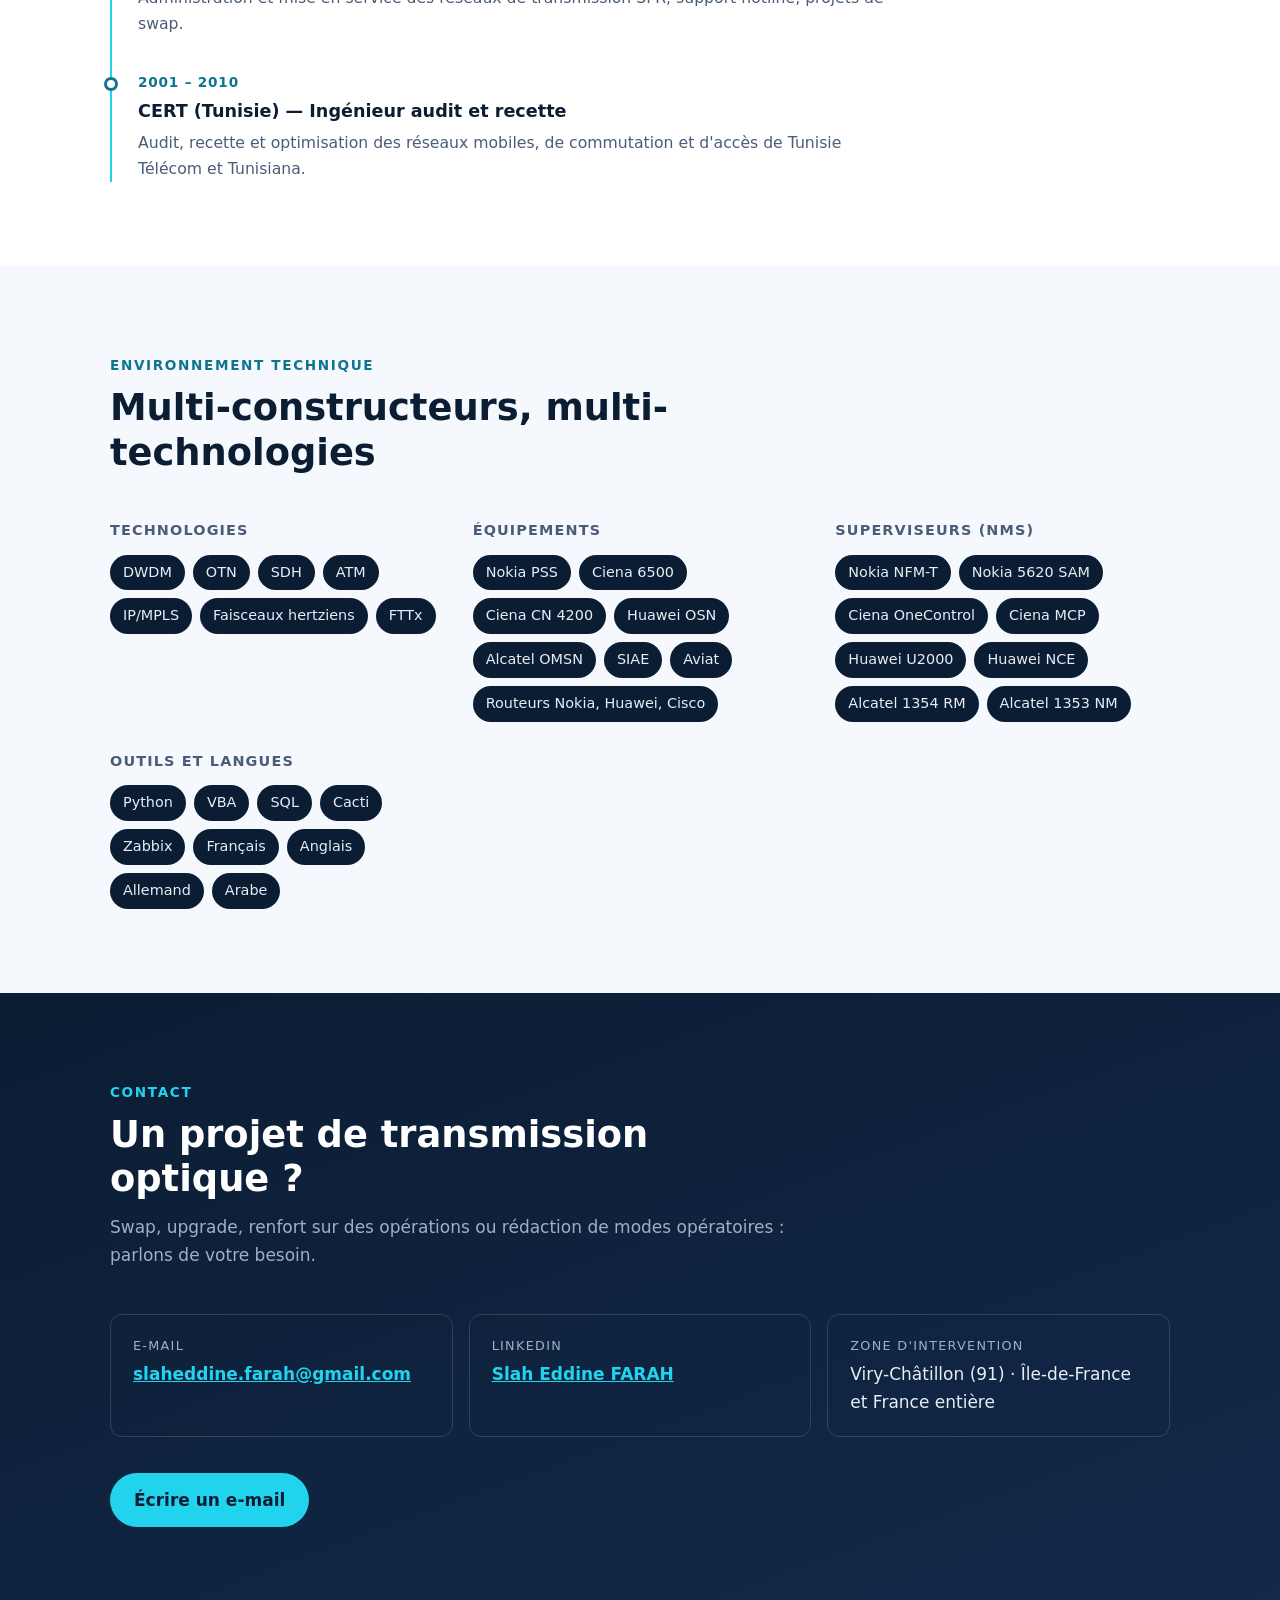
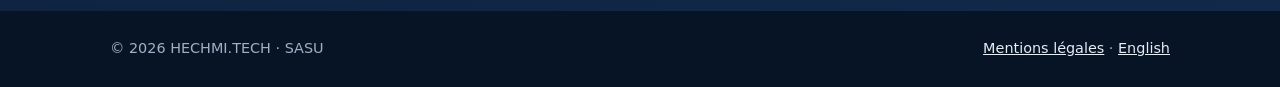
==== commit 088cb94b: "Ajoute le titre nom + métier en haut de page (FR/EN) Co-Authored-By: Claude Opus 5.5 <noreply@anthro" ====
--- a/index.html
+++ b/index.html
@@ -75,9 +75,10 @@
         <path class="pulse" d="M-50 360 C 250 260, 650 460, 1250 180"/>
       </svg>
       <div class="container">
-        <span class="eyebrow">Ingénieur transmission optique · Freelance</span>
+        <span class="eyebrow">Freelance · HECHMI.TECH</span>
+        <h1>Slah Eddine FARAH, <span class="h1-role">ingénieur transmission optique</span></h1>
         <p class="hero-lead">
-          Je suis <strong>Slah Eddine FARAH</strong>. Depuis plus de 25 ans, je prépare, qualifie et sécurise les opérations
+          Depuis plus de 25 ans, je prépare, qualifie et sécurise les opérations
           sur les backbones fixe et mobile des grands opérateurs : <strong>DWDM · OTN · SDH · IP</strong>,
           de l'ingénierie jusqu'à la mise en service.
         </p>
--- a/assets/css/style.css
+++ b/assets/css/style.css
@@ -218,9 +218,10 @@
   line-height: 1.12;
   margin: 0 0 22px;
   color: var(--white);
-  max-width: 17ch;
+  max-width: 22ch;
   letter-spacing: -0.01em;
 }
+.hero h1 .h1-role { display: block; color: var(--cyan); }
 
 .hero-lead {
   font-size: clamp(1.05rem, 2.2vw, 1.25rem);
